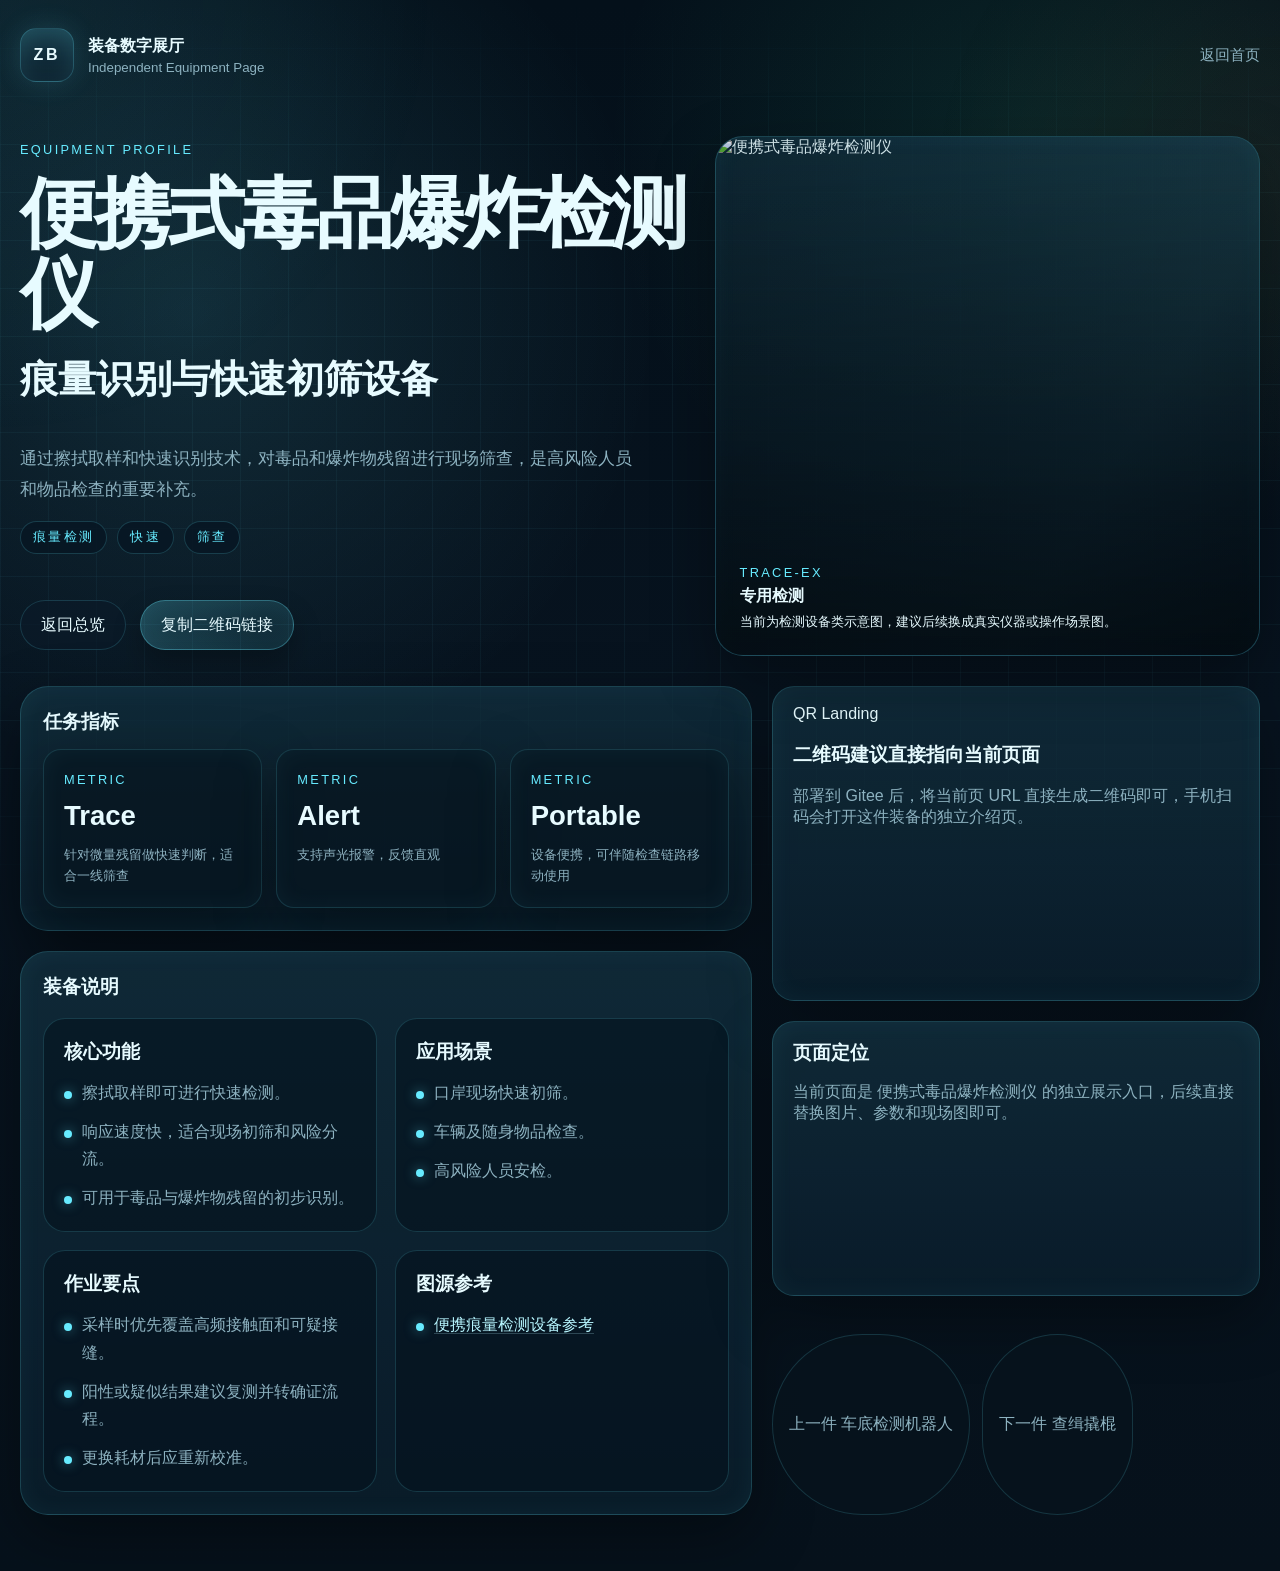
==== equip/bianxieshi-dupin-baozha-jianceyi/index.html @ 57be3cd7 "init equipment site" ====
﻿<!DOCTYPE html>
<html lang="zh-CN">
<head>
    <meta charset="UTF-8">
    <meta name="viewport" content="width=device-width, initial-scale=1.0">
    <title>便携式毒品爆炸检测仪 - 装备数字展厅</title>
    <link rel="stylesheet" href="../../style.css">
</head>
<body data-page="detail" data-equipment-id="bianxieshi-dupin-baozha-jianceyi">
    <div class="site-shell">
        <div class="hud-grid"></div>
        <div class="hud-beam beam-a"></div>
        <div class="hud-beam beam-b"></div>

        <header class="topbar">
            <a class="brand" href="../../index.html">
                <span class="brand-mark">ZB</span>
                <span class="brand-text">
                    <strong>装备数字展厅</strong>
                    <small>Independent Equipment Page</small>
                </span>
            </a>
            <nav class="topnav">
                <a href="../../index.html">返回首页</a>
            </nav>
        </header>

        <main class="detail-main">
            <section class="detail-hero">
                <div class="detail-meta">
                    <span>Equipment Profile</span>
                    <h1 class="detail-title" id="detail-title"></h1>
                    <h2 class="section-title" id="detail-subtitle"></h2>
                    <p class="detail-summary" id="detail-summary"></p>
                    <div class="detail-chip-row" id="detail-tags"></div>
                    <div class="page-actions">
                        <a class="button button-secondary" href="../../index.html">返回总览</a>
                        <button class="button button-primary" id="copy-link" data-link="">复制二维码链接</button>
                    </div>
                </div>
                <div class="detail-image">
                    <img id="detail-image" src="" alt="">
                    <div class="detail-overlay">
                        <span class="small-label" id="detail-model"></span>
                        <strong id="detail-status"></strong>
                        <small id="detail-image-hint"></small>
                    </div>
                </div>
            </section>

            <section class="detail-grid">
                <div class="panel-stack">
                    <article class="surface-panel">
                        <h2>任务指标</h2>
                        <div class="metric-list" id="detail-metrics"></div>
                    </article>
                    <article class="surface-panel">
                        <h2>装备说明</h2>
                        <div class="content-columns">
                            <div class="list-block">
                                <h3>核心功能</h3>
                                <ul id="detail-features"></ul>
                            </div>
                            <div class="list-block">
                                <h3>应用场景</h3>
                                <ul id="detail-scenes"></ul>
                            </div>
                        </div>
                        <div class="content-columns">
                            <div class="list-block">
                                <h3>作业要点</h3>
                                <ul id="detail-notes"></ul>
                            </div>
                            <div class="list-block">
                                <h3>图源参考</h3>
                                <ul class="reference-list" id="detail-references"></ul>
                            </div>
                        </div>
                    </article>
                </div>

                <div class="panel-stack">
                    <article class="qr-box">
                        <span>QR Landing</span>
                        <h3>二维码建议直接指向当前页面</h3>
                        <p>部署到 Gitee 后，将当前页 URL 直接生成二维码即可，手机扫码会打开这件装备的独立介绍页。</p>
                    </article>
                    <article class="info-card">
                        <h3>页面定位</h3>
                        <p>当前页面是 便携式毒品爆炸检测仪 的独立展示入口，后续直接替换图片、参数和现场图即可。</p>
                    </article>
                    <div class="page-nav">
                        <a id="previous-equipment" href="#"></a>
                        <a id="next-equipment" href="#"></a>
                    </div>
                </div>
            </section>
        </main>
    </div>

    <script src="../../script.js"></script>
</body>
</html>
---- style.css ----
:root {
    color-scheme: dark;
    --bg: #06111b;
    --bg-soft: #0c1a27;
    --panel: rgba(8, 26, 40, 0.78);
    --panel-strong: rgba(9, 33, 50, 0.96);
    --panel-border: rgba(103, 235, 255, 0.18);
    --text: #e7fbff;
    --muted: #8db2c0;
    --line: rgba(103, 235, 255, 0.16);
    --accent: #67ebff;
    --accent-2: #3ddc97;
    --accent-3: #ffb347;
    --shadow: 0 22px 60px rgba(0, 0, 0, 0.35);
    --radius-xl: 28px;
    --radius-lg: 22px;
    --radius-md: 18px;
    --container: 1240px;
}

* {
    box-sizing: border-box;
}

html {
    scroll-behavior: smooth;
}

body {
    margin: 0;
    min-height: 100vh;
    font-family: "Segoe UI", "Microsoft YaHei", sans-serif;
    color: var(--text);
    background:
        radial-gradient(circle at 15% 20%, rgba(103, 235, 255, 0.12), transparent 28%),
        radial-gradient(circle at 80% 10%, rgba(61, 220, 151, 0.1), transparent 24%),
        linear-gradient(180deg, #04101a 0%, #07131f 45%, #06111b 100%);
}

a {
    color: inherit;
    text-decoration: none;
}

img {
    display: block;
    max-width: 100%;
}

button {
    font: inherit;
    border: 0;
}

.site-shell {
    position: relative;
    overflow: hidden;
}

.hud-grid,
.hud-beam {
    pointer-events: none;
    position: fixed;
    inset: 0;
    z-index: 0;
}

.hud-grid {
    background-image:
        linear-gradient(rgba(103, 235, 255, 0.05) 1px, transparent 1px),
        linear-gradient(90deg, rgba(103, 235, 255, 0.05) 1px, transparent 1px);
    background-size: 48px 48px;
    mask-image: linear-gradient(180deg, transparent, rgba(0, 0, 0, 0.9) 18%, rgba(0, 0, 0, 0.9) 84%, transparent);
}

.hud-beam {
    opacity: 0.35;
}

.beam-a {
    background: radial-gradient(circle at 0% 0%, rgba(103, 235, 255, 0.22), transparent 28%);
}

.beam-b {
    background: radial-gradient(circle at 100% 20%, rgba(255, 179, 71, 0.16), transparent 24%);
}

.topbar,
main,
.site-footer {
    position: relative;
    z-index: 1;
    width: min(calc(100% - 40px), var(--container));
    margin: 0 auto;
}

.topbar {
    display: flex;
    align-items: center;
    justify-content: space-between;
    gap: 20px;
    padding: 28px 0 18px;
}

.brand {
    display: inline-flex;
    align-items: center;
    gap: 14px;
}

.brand-mark {
    display: grid;
    place-items: center;
    width: 54px;
    height: 54px;
    border-radius: 16px;
    border: 1px solid rgba(103, 235, 255, 0.25);
    background:
        linear-gradient(180deg, rgba(103, 235, 255, 0.18), rgba(103, 235, 255, 0.02)),
        rgba(8, 24, 37, 0.9);
    box-shadow: inset 0 0 24px rgba(103, 235, 255, 0.12), 0 0 28px rgba(103, 235, 255, 0.14);
    font-weight: 700;
    letter-spacing: 0.18em;
}

.brand-text {
    display: grid;
    gap: 3px;
}

.brand-text strong {
    font-size: 1rem;
    font-weight: 700;
}

.brand-text small,
.topnav a,
.section-note,
.metric-label,
.info-card p,
.list-block li,
.qr-box p,
.page-nav a,
.topnav small {
    color: var(--muted);
}

.topnav {
    display: flex;
    align-items: center;
    gap: 18px;
}

.topnav a {
    position: relative;
    font-size: 0.95rem;
}

.topnav a::after {
    content: "";
    position: absolute;
    left: 0;
    bottom: -6px;
    width: 100%;
    height: 1px;
    background: linear-gradient(90deg, transparent, var(--accent), transparent);
    transform: scaleX(0);
    transform-origin: center;
    transition: transform 0.25s ease;
}

.topnav a:hover::after {
    transform: scaleX(1);
}

.hero,
.detail-hero {
    display: grid;
    grid-template-columns: minmax(0, 1.1fr) minmax(320px, 0.9fr);
    gap: 28px;
    align-items: center;
}

.hero {
    min-height: calc(100vh - 110px);
    padding: 24px 0 28px;
}

.section-kicker {
    margin: 0 0 10px;
    font-size: 0.82rem;
    letter-spacing: 0.32em;
    color: var(--accent);
}

.hero h1,
.detail-title {
    margin: 0;
    line-height: 1.05;
    font-size: clamp(2.8rem, 6vw, 5.8rem);
    letter-spacing: -0.04em;
}

.hero-text,
.detail-summary {
    width: min(92%, 760px);
    margin: 22px 0 0;
    font-size: 1.08rem;
    line-height: 1.8;
    color: var(--muted);
}

.hero-actions,
.page-actions {
    display: flex;
    flex-wrap: wrap;
    gap: 14px;
    margin-top: 30px;
}

.button {
    display: inline-flex;
    align-items: center;
    justify-content: center;
    min-height: 50px;
    padding: 0 20px;
    border-radius: 999px;
    border: 1px solid transparent;
    cursor: pointer;
    transition: transform 0.22s ease, box-shadow 0.22s ease, border-color 0.22s ease;
}

.button:hover {
    transform: translateY(-2px);
}

.button-primary {
    background: linear-gradient(135deg, rgba(103, 235, 255, 0.2), rgba(103, 235, 255, 0.06));
    border-color: rgba(103, 235, 255, 0.34);
    box-shadow: inset 0 0 28px rgba(103, 235, 255, 0.08), 0 14px 28px rgba(0, 0, 0, 0.28);
    color: var(--text);
}

.button-secondary {
    background: rgba(10, 26, 40, 0.7);
    border-color: rgba(103, 235, 255, 0.16);
}

.hero-points,
.metric-list,
.list-block ul,
.reference-list {
    list-style: none;
    margin: 0;
    padding: 0;
}

.hero-points {
    display: grid;
    gap: 10px;
    margin-top: 26px;
}

.hero-points li,
.list-block li,
.reference-list li {
    position: relative;
    padding-left: 18px;
}

.hero-points li::before,
.list-block li::before,
.reference-list li::before {
    content: "";
    position: absolute;
    left: 0;
    top: 0.75em;
    width: 8px;
    height: 8px;
    border-radius: 50%;
    background: var(--accent);
    box-shadow: 0 0 12px rgba(103, 235, 255, 0.5);
}

.hero-visual {
    display: grid;
    gap: 18px;
    justify-items: end;
}

.hero-radar,
.hero-panel,
.detail-image,
.surface-panel,
.equipment-card,
.metric-card,
.qr-box,
.info-card {
    border: 1px solid var(--panel-border);
    background:
        linear-gradient(180deg, rgba(103, 235, 255, 0.08), rgba(103, 235, 255, 0.02)),
        var(--panel);
    box-shadow: var(--shadow), inset 0 0 24px rgba(103, 235, 255, 0.05);
}

.hero-radar {
    position: relative;
    width: min(100%, 420px);
    aspect-ratio: 1;
    border-radius: 50%;
    overflow: hidden;
}

.radar-ring,
.radar-core,
.radar-sweep {
    position: absolute;
    inset: 50%;
    transform: translate(-50%, -50%);
    border-radius: 50%;
}

.radar-ring {
    border: 1px solid rgba(103, 235, 255, 0.16);
}

.ring-1 { width: 38%; height: 38%; }
.ring-2 { width: 64%; height: 64%; }
.ring-3 { width: 88%; height: 88%; }

.radar-core {
    width: 10px;
    height: 10px;
    background: var(--accent);
    box-shadow: 0 0 20px var(--accent);
}

.radar-sweep {
    width: 100%;
    height: 100%;
    background: conic-gradient(from 0deg, transparent 0deg 295deg, rgba(103, 235, 255, 0.28) 345deg, transparent 360deg);
    animation: spin 6s linear infinite;
}

.hero-panel,
.surface-panel,
.info-card,
.qr-box {
    border-radius: var(--radius-lg);
    padding: 18px 20px;
}

.hero-panel {
    width: min(100%, 360px);
    display: grid;
    gap: 5px;
}

.hero-panel span,
.metric-card span,
.detail-meta span,
.small-label {
    color: var(--accent);
    font-size: 0.8rem;
    letter-spacing: 0.18em;
    text-transform: uppercase;
}

.hero-panel strong,
.metric-card strong {
    font-size: 1.2rem;
}

.overview-strip {
    display: grid;
    grid-template-columns: repeat(3, minmax(0, 1fr));
    gap: 16px;
    margin: 8px 0 32px;
}

.overview-strip article,
.metric-card {
    border-radius: var(--radius-md);
    padding: 20px;
    border: 1px solid var(--line);
    background: rgba(7, 21, 33, 0.72);
}

.overview-strip span {
    display: block;
    margin-bottom: 8px;
    font-size: 1.7rem;
    font-weight: 700;
    color: var(--accent);
}

.section-head {
    display: flex;
    align-items: end;
    justify-content: space-between;
    gap: 24px;
    padding: 18px 0 20px;
}

.section-head h2,
.section-title {
    margin: 4px 0 0;
    font-size: clamp(1.8rem, 3vw, 2.7rem);
}

.equipment-grid {
    display: grid;
    grid-template-columns: repeat(auto-fit, minmax(260px, 1fr));
    gap: 18px;
    padding-bottom: 42px;
}

.equipment-card {
    position: relative;
    overflow: hidden;
    border-radius: 26px;
    min-height: 390px;
    display: flex;
    align-items: end;
    padding: 0;
    transform: translateY(18px);
    opacity: 0;
    animation: fade-up 0.7s ease forwards;
    animation-delay: var(--delay, 0s);
}

.equipment-card::after,
.detail-image::after {
    content: "";
    position: absolute;
    inset: 0;
    background:
        linear-gradient(180deg, rgba(2, 7, 12, 0.1), rgba(2, 7, 12, 0.78)),
        linear-gradient(120deg, transparent 0%, rgba(103, 235, 255, 0.08) 70%, transparent 100%);
}

.equipment-card:hover {
    transform: translateY(0);
    box-shadow: 0 24px 54px rgba(0, 0, 0, 0.42), inset 0 0 24px rgba(103, 235, 255, 0.08);
}

.equipment-card img {
    position: absolute;
    inset: 0;
    width: 100%;
    height: 100%;
    object-fit: cover;
    transition: transform 0.5s ease;
}

.equipment-card:hover img,
.detail-image:hover img {
    transform: scale(1.05);
}

.equipment-card-body {
    position: relative;
    z-index: 1;
    width: 100%;
    padding: 24px;
}

.equipment-card h3 {
    margin: 0;
    font-size: 1.42rem;
}

.equipment-card p {
    margin: 12px 0 18px;
    color: rgba(231, 251, 255, 0.82);
    line-height: 1.7;
}

.tag-row {
    display: flex;
    flex-wrap: wrap;
    gap: 8px;
    margin-bottom: 18px;
}

.tag-row span {
    display: inline-flex;
    padding: 6px 11px;
    border-radius: 999px;
    border: 1px solid rgba(103, 235, 255, 0.2);
    background: rgba(4, 14, 24, 0.64);
    color: var(--accent);
    font-size: 0.8rem;
}

.card-footer {
    display: flex;
    align-items: center;
    justify-content: space-between;
    color: var(--accent-3);
    font-weight: 600;
}

.detail-main {
    padding: 18px 0 56px;
}

.detail-hero {
    padding: 18px 0 30px;
}

.detail-meta {
    display: grid;
    gap: 16px;
}

.detail-chip-row {
    display: flex;
    flex-wrap: wrap;
    gap: 10px;
}

.detail-chip {
    display: inline-flex;
    padding: 7px 12px;
    border-radius: 999px;
    background: rgba(7, 23, 35, 0.86);
    border: 1px solid rgba(103, 235, 255, 0.18);
    color: var(--accent);
}

.detail-image {
    position: relative;
    min-height: 520px;
    border-radius: var(--radius-xl);
    overflow: hidden;
}

.detail-image img {
    position: absolute;
    inset: 0;
    width: 100%;
    height: 100%;
    object-fit: cover;
}

.detail-overlay {
    position: absolute;
    left: 24px;
    right: 24px;
    bottom: 24px;
    z-index: 1;
    display: grid;
    gap: 6px;
}

.detail-grid {
    display: grid;
    grid-template-columns: 1.2fr 0.8fr;
    gap: 20px;
}

.surface-panel {
    border-radius: var(--radius-xl);
    padding: 22px;
}

.panel-stack {
    display: grid;
    gap: 20px;
}

.metric-list {
    display: grid;
    grid-template-columns: repeat(3, minmax(0, 1fr));
    gap: 14px;
}

.metric-card {
    min-height: 132px;
}

.metric-card strong {
    display: block;
    margin-top: 12px;
    font-size: 1.72rem;
}

.metric-label {
    display: block;
    margin-top: 12px;
    line-height: 1.6;
}

.content-columns {
    display: grid;
    grid-template-columns: repeat(2, minmax(0, 1fr));
    gap: 18px;
    margin-top: 18px;
}

.list-block {
    padding: 20px;
    border-radius: var(--radius-lg);
    border: 1px solid var(--line);
    background: rgba(4, 18, 29, 0.54);
}

.list-block h3,
.info-card h3,
.surface-panel h2,
.surface-panel h3 {
    margin: 0 0 14px;
    font-size: 1.16rem;
}

.list-block ul {
    display: grid;
    gap: 12px;
}

.list-block li {
    line-height: 1.7;
}

.reference-list {
    display: grid;
    gap: 10px;
}

.reference-list a {
    color: #b7f6ff;
    border-bottom: 1px solid rgba(183, 246, 255, 0.22);
}

.page-nav {
    display: flex;
    flex-wrap: wrap;
    gap: 12px;
    margin-top: 18px;
}

.page-nav a {
    display: inline-flex;
    align-items: center;
    gap: 8px;
    min-height: 44px;
    padding: 0 16px;
    border-radius: 999px;
    border: 1px solid rgba(103, 235, 255, 0.16);
    background: rgba(7, 19, 29, 0.74);
}

.site-footer {
    padding: 18px 0 34px;
}

.site-footer p {
    margin: 0;
    color: var(--muted);
}

@keyframes spin {
    from { transform: translate(-50%, -50%) rotate(0deg); }
    to { transform: translate(-50%, -50%) rotate(360deg); }
}

@keyframes fade-up {
    from {
        opacity: 0;
        transform: translateY(18px);
    }
    to {
        opacity: 1;
        transform: translateY(0);
    }
}

@media (max-width: 1100px) {
    .hero,
    .detail-hero,
    .detail-grid {
        grid-template-columns: 1fr;
    }

    .hero-visual {
        justify-items: start;
    }

    .content-columns {
        grid-template-columns: 1fr;
    }
}

@media (max-width: 780px) {
    .topbar,
    .section-head {
        flex-direction: column;
        align-items: flex-start;
    }

    .topnav {
        flex-wrap: wrap;
    }

    .overview-strip,
    .metric-list {
        grid-template-columns: 1fr;
    }

    .detail-image {
        min-height: 360px;
    }
}

@media (max-width: 560px) {
    .topbar,
    main,
    .site-footer {
        width: min(calc(100% - 24px), var(--container));
    }

    .hero h1,
    .detail-title {
        font-size: 2.3rem;
    }

    .hero {
        min-height: auto;
        padding-top: 8px;
    }

    .equipment-card {
        min-height: 340px;
    }
}

@media (prefers-reduced-motion: reduce) {
    *,
    *::before,
    *::after {
        animation: none !important;
        transition: none !important;
        scroll-behavior: auto !important;
    }
}
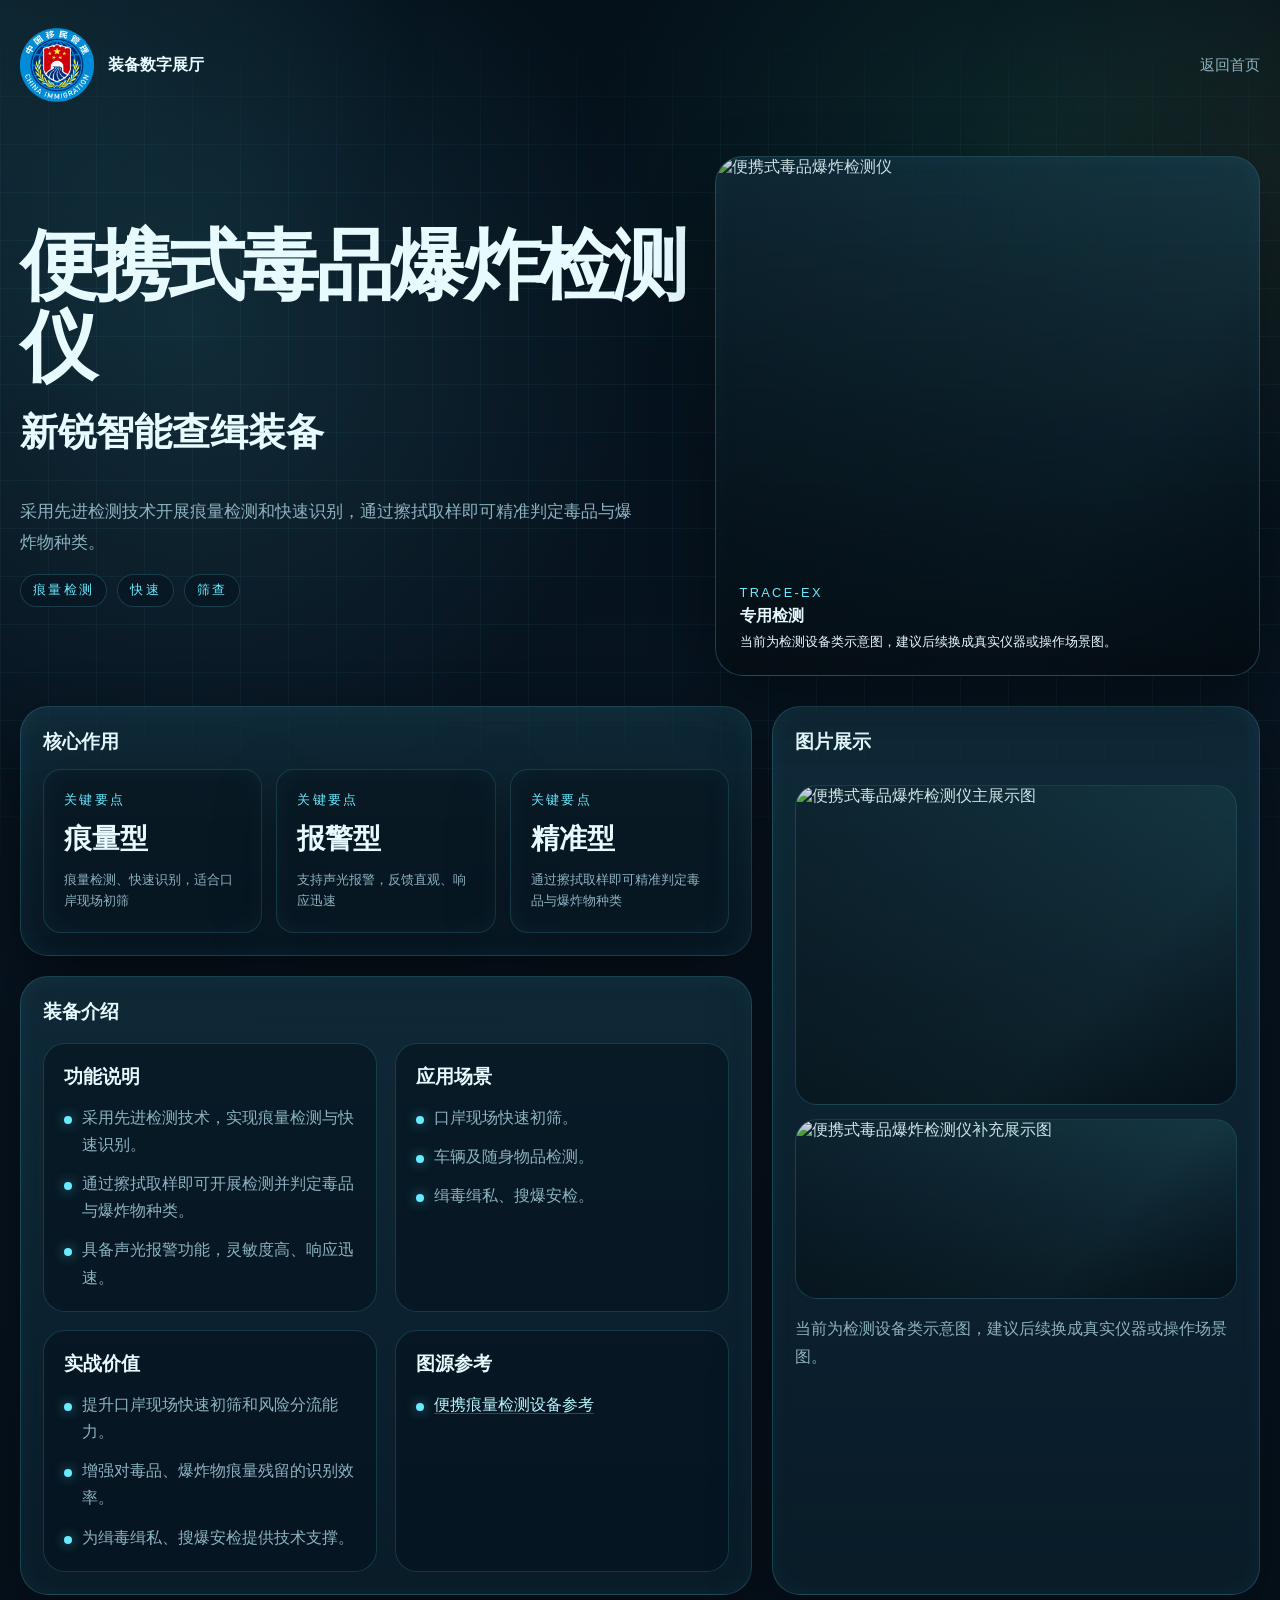
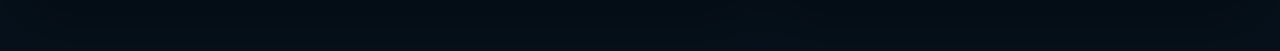
==== commit 19149ef6: "refine exhibition pages and local assets" ====
--- a/equip/bianxieshi-dupin-baozha-jianceyi/index.html
+++ b/equip/bianxieshi-dupin-baozha-jianceyi/index.html
@@ -14,10 +14,10 @@
 
         <header class="topbar">
             <a class="brand" href="../../index.html">
-                <span class="brand-mark">ZB</span>
+                <img class="brand-logo" src="../../image/图标.png" alt="国家移民管理局标识">
                 <span class="brand-text">
                     <strong>装备数字展厅</strong>
-                    <small>Independent Equipment Page</small>
+                    
                 </span>
             </a>
             <nav class="topnav">
@@ -28,16 +28,12 @@
         <main class="detail-main">
             <section class="detail-hero">
                 <div class="detail-meta">
-                    <span>Equipment Profile</span>
+                    
                     <h1 class="detail-title" id="detail-title"></h1>
                     <h2 class="section-title" id="detail-subtitle"></h2>
                     <p class="detail-summary" id="detail-summary"></p>
                     <div class="detail-chip-row" id="detail-tags"></div>
-                    <div class="page-actions">
-                        <a class="button button-secondary" href="../../index.html">返回总览</a>
-                        <button class="button button-primary" id="copy-link" data-link="">复制二维码链接</button>
                     </div>
-                </div>
                 <div class="detail-image">
                     <img id="detail-image" src="" alt="">
                     <div class="detail-overlay">
@@ -51,14 +47,14 @@
             <section class="detail-grid">
                 <div class="panel-stack">
                     <article class="surface-panel">
-                        <h2>任务指标</h2>
+                        <h2>核心作用</h2>
                         <div class="metric-list" id="detail-metrics"></div>
                     </article>
                     <article class="surface-panel">
-                        <h2>装备说明</h2>
+                        <h2>装备介绍</h2>
                         <div class="content-columns">
                             <div class="list-block">
-                                <h3>核心功能</h3>
+                                <h3>功能说明</h3>
                                 <ul id="detail-features"></ul>
                             </div>
                             <div class="list-block">
@@ -68,7 +64,7 @@
                         </div>
                         <div class="content-columns">
                             <div class="list-block">
-                                <h3>作业要点</h3>
+                                <h3>实战价值</h3>
                                 <ul id="detail-notes"></ul>
                             </div>
                             <div class="list-block">
@@ -79,20 +75,19 @@
                     </article>
                 </div>
 
-                <div class="panel-stack">
-                    <article class="qr-box">
-                        <span>QR Landing</span>
-                        <h3>二维码建议直接指向当前页面</h3>
-                        <p>部署到 Gitee 后，将当前页 URL 直接生成二维码即可，手机扫码会打开这件装备的独立介绍页。</p>
+                                <div class="panel-stack">
+                    <article class="surface-panel image-showcase">
+                        <h2>图片展示</h2>
+                        <div class="showcase-grid">
+                            <div class="showcase-frame showcase-primary">
+                                <img id="detail-showcase-primary" src="" alt="">
+                            </div>
+                            <div class="showcase-frame showcase-secondary">
+                                <img id="detail-showcase-secondary" src="" alt="">
+                            </div>
+                        </div>
+                        <p class="showcase-caption" id="detail-showcase-caption"></p>
                     </article>
-                    <article class="info-card">
-                        <h3>页面定位</h3>
-                        <p>当前页面是 便携式毒品爆炸检测仪 的独立展示入口，后续直接替换图片、参数和现场图即可。</p>
-                    </article>
-                    <div class="page-nav">
-                        <a id="previous-equipment" href="#"></a>
-                        <a id="next-equipment" href="#"></a>
-                    </div>
                 </div>
             </section>
         </main>
@@ -101,3 +96,14 @@
     <script src="../../script.js"></script>
 </body>
 </html>
+
+
+
+
+
+
+
+
+
+
+
--- a/style.css
+++ b/style.css
@@ -123,6 +123,18 @@
     letter-spacing: 0.18em;
 }
 
+.brand-logo {
+    width: 74px;
+    height: 74px;
+    object-fit: contain;
+    object-position: center;
+    border-radius: 0;
+    border: 0;
+    box-shadow: none;
+    background: transparent;
+    flex: 0 0 auto;
+}
+
 .brand-text {
     display: grid;
     gap: 3px;
@@ -140,7 +152,6 @@
 .info-card p,
 .list-block li,
 .qr-box p,
-.page-nav a,
 .topnav small {
     color: var(--muted);
 }
@@ -342,6 +353,64 @@
     animation: spin 6s linear infinite;
 }
 
+.radar-target {
+    position: absolute;
+    z-index: 1;
+    padding: 5px 10px;
+    border-radius: 999px;
+    border: 1px solid rgba(103, 235, 255, 0.3);
+    background: rgba(5, 18, 30, 0.88);
+    color: #d8fbff;
+    font-size: 0.78rem;
+    letter-spacing: 0.08em;
+    opacity: 0;
+    transform: translateY(8px) scale(0.96);
+    box-shadow: 0 0 0 rgba(103, 235, 255, 0);
+    filter: blur(4px);
+    animation: target-ping 6s linear infinite;
+}
+
+.radar-target::before {
+    content: "";
+    position: absolute;
+    left: -28px;
+    top: 50%;
+    width: 22px;
+    height: 1px;
+    background: currentColor;
+    opacity: 0.55;
+    transform: translateY(-50%) scaleX(0.2);
+    transform-origin: right center;
+}
+
+.radar-target::after {
+    content: "";
+    position: absolute;
+    left: -34px;
+    top: 50%;
+    width: 7px;
+    height: 7px;
+    border-radius: 50%;
+    background: currentColor;
+    transform: translateY(-50%) scale(0.2);
+    opacity: 0;
+    box-shadow: 0 0 0 currentColor;
+}
+
+.risk-high {
+    color: #ffcf70;
+}
+
+.risk-mid {
+    color: #8ae7ff;
+}
+
+.target-a { top: 18%; right: 17%; animation-delay: 0.3s; }
+.target-b { top: 33%; left: 12%; animation-delay: 1.1s; }
+.target-c { top: 54%; right: 8%; animation-delay: 2.2s; }
+.target-d { bottom: 24%; left: 14%; animation-delay: 3.4s; }
+.target-e { bottom: 14%; right: 22%; animation-delay: 4.6s; }
+
 .hero-panel,
 .surface-panel,
 .info-card,
@@ -565,6 +634,59 @@
     padding: 22px;
 }
 
+.image-showcase {
+    display: grid;
+    gap: 16px;
+    align-content: start;
+}
+
+.showcase-grid {
+    display: grid;
+    grid-template-columns: 1fr;
+    gap: 14px;
+}
+
+.showcase-frame {
+    position: relative;
+    border-radius: var(--radius-lg);
+    overflow: hidden;
+    border: 1px solid var(--line);
+    background:
+        linear-gradient(180deg, rgba(103, 235, 255, 0.08), rgba(103, 235, 255, 0.02)),
+        rgba(5, 18, 29, 0.72);
+}
+
+.showcase-primary {
+    min-height: 320px;
+}
+
+.showcase-secondary {
+    min-height: 180px;
+}
+
+.showcase-frame::after {
+    content: "";
+    position: absolute;
+    inset: 0;
+    background:
+        linear-gradient(180deg, rgba(2, 7, 12, 0.08), rgba(2, 7, 12, 0.46)),
+        linear-gradient(135deg, transparent 0%, rgba(103, 235, 255, 0.1) 68%, transparent 100%);
+    pointer-events: none;
+}
+
+.showcase-frame img {
+    width: 100%;
+    height: 100%;
+    object-fit: cover;
+    display: block;
+}
+
+.showcase-caption {
+    margin: 0;
+    color: var(--muted);
+    line-height: 1.75;
+}
+
 .panel-stack {
     display: grid;
     gap: 20px;
@@ -633,24 +755,6 @@
     border-bottom: 1px solid rgba(183, 246, 255, 0.22);
 }
 
-.page-nav {
-    display: flex;
-    flex-wrap: wrap;
-    gap: 12px;
-    margin-top: 18px;
-}
-
-.page-nav a {
-    display: inline-flex;
-    align-items: center;
-    gap: 8px;
-    min-height: 44px;
-    padding: 0 16px;
-    border-radius: 999px;
-    border: 1px solid rgba(103, 235, 255, 0.16);
-    background: rgba(7, 19, 29, 0.74);
-}
-
 .site-footer {
     padding: 18px 0 34px;
 }
@@ -663,6 +767,164 @@
 @keyframes spin {
     from { transform: translate(-50%, -50%) rotate(0deg); }
     to { transform: translate(-50%, -50%) rotate(360deg); }
+}
+
+@keyframes target-ping {
+    0%,
+    100% {
+        opacity: 0;
+        transform: translateY(8px) scale(0.96);
+        filter: blur(4px);
+        box-shadow: 0 0 0 rgba(103, 235, 255, 0);
+        border-color: rgba(103, 235, 255, 0.12);
+    }
+    10% {
+        opacity: 0;
+        transform: translateY(8px) scale(0.96);
+        filter: blur(4px);
+        box-shadow: 0 0 0 rgba(103, 235, 255, 0);
+    }
+    14% {
+        opacity: 1;
+        transform: translateY(0) scale(1);
+        filter: blur(0);
+        border-color: rgba(103, 235, 255, 0.55);
+        box-shadow: 0 0 18px rgba(103, 235, 255, 0.35);
+    }
+    18% {
+        opacity: 1;
+        transform: translateY(0) scale(1);
+        filter: blur(0);
+        box-shadow: 0 0 18px rgba(103, 235, 255, 0.35);
+        border-color: rgba(103, 235, 255, 0.55);
+    }
+    24% {
+        opacity: 0.35;
+        transform: translateY(-2px) scale(0.99);
+        filter: blur(1px);
+        box-shadow: 0 0 10px rgba(103, 235, 255, 0.18);
+        border-color: rgba(103, 235, 255, 0.2);
+    }
+    30% {
+        opacity: 0;
+        transform: translateY(-4px) scale(0.97);
+        filter: blur(4px);
+        box-shadow: 0 0 0 rgba(103, 235, 255, 0);
+    }
+}
+
+.radar-target.risk-high {
+    box-shadow: 0 0 0 rgba(255, 207, 112, 0);
+}
+
+.radar-target.risk-high::before,
+.radar-target.risk-high::after {
+    color: #ffcf70;
+}
+
+.radar-target.risk-mid::before,
+.radar-target.risk-mid::after {
+    color: #8ae7ff;
+}
+
+.radar-target.risk-high {
+    animation-name: target-ping-high;
+}
+
+@keyframes target-ping-high {
+    0%,
+    100% {
+        opacity: 0;
+        transform: translateY(8px) scale(0.96);
+        filter: blur(4px);
+        box-shadow: 0 0 0 rgba(255, 207, 112, 0);
+        border-color: rgba(255, 207, 112, 0.14);
+    }
+    10% {
+        opacity: 0;
+        transform: translateY(8px) scale(0.96);
+        filter: blur(4px);
+    }
+    14%,
+    18% {
+        opacity: 1;
+        transform: translateY(0) scale(1);
+        filter: blur(0);
+        border-color: rgba(255, 207, 112, 0.62);
+        box-shadow: 0 0 20px rgba(255, 207, 112, 0.34);
+    }
+    24% {
+        opacity: 0.36;
+        transform: translateY(-2px) scale(0.99);
+        filter: blur(1px);
+        border-color: rgba(255, 207, 112, 0.24);
+        box-shadow: 0 0 10px rgba(255, 207, 112, 0.18);
+    }
+    30% {
+        opacity: 0;
+        transform: translateY(-4px) scale(0.97);
+        filter: blur(4px);
+        box-shadow: 0 0 0 rgba(255, 207, 112, 0);
+    }
+}
+
+.radar-target.risk-high::before,
+.radar-target.risk-mid::before {
+    animation: target-line 6s linear infinite;
+    animation-delay: inherit;
+}
+
+.radar-target.risk-high::after,
+.radar-target.risk-mid::after {
+    animation: target-dot 6s linear infinite;
+    animation-delay: inherit;
+}
+
+@keyframes target-line {
+    0%,
+    11%,
+    100% {
+        opacity: 0;
+        transform: translateY(-50%) scaleX(0.2);
+    }
+    15%,
+    20% {
+        opacity: 0.8;
+        transform: translateY(-50%) scaleX(1);
+    }
+    26% {
+        opacity: 0.2;
+        transform: translateY(-50%) scaleX(0.75);
+    }
+    30% {
+        opacity: 0;
+        transform: translateY(-50%) scaleX(0.2);
+    }
+}
+
+@keyframes target-dot {
+    0%,
+    11%,
+    100% {
+        opacity: 0;
+        transform: translateY(-50%) scale(0.2);
+        box-shadow: 0 0 0 currentColor;
+    }
+    15%,
+    20% {
+        opacity: 1;
+        transform: translateY(-50%) scale(1);
+        box-shadow: 0 0 12px currentColor;
+    }
+    26% {
+        opacity: 0.2;
+        transform: translateY(-50%) scale(0.8);
+        box-shadow: 0 0 0 currentColor;
+    }
+    30% {
+        opacity: 0;
+        transform: translateY(-50%) scale(0.2);
+    }
 }
 
 @keyframes fade-up {
@@ -690,6 +952,15 @@
     .content-columns {
         grid-template-columns: 1fr;
     }
+
+    .showcase-grid {
+        grid-template-columns: 1fr 1fr;
+    }
+
+    .showcase-primary,
+    .showcase-secondary {
+        min-height: 220px;
+    }
 }
 
 @media (max-width: 780px) {
@@ -710,6 +981,10 @@
 
     .detail-image {
         min-height: 360px;
+    }
+
+    .showcase-grid {
+        grid-template-columns: 1fr;
     }
 }
 
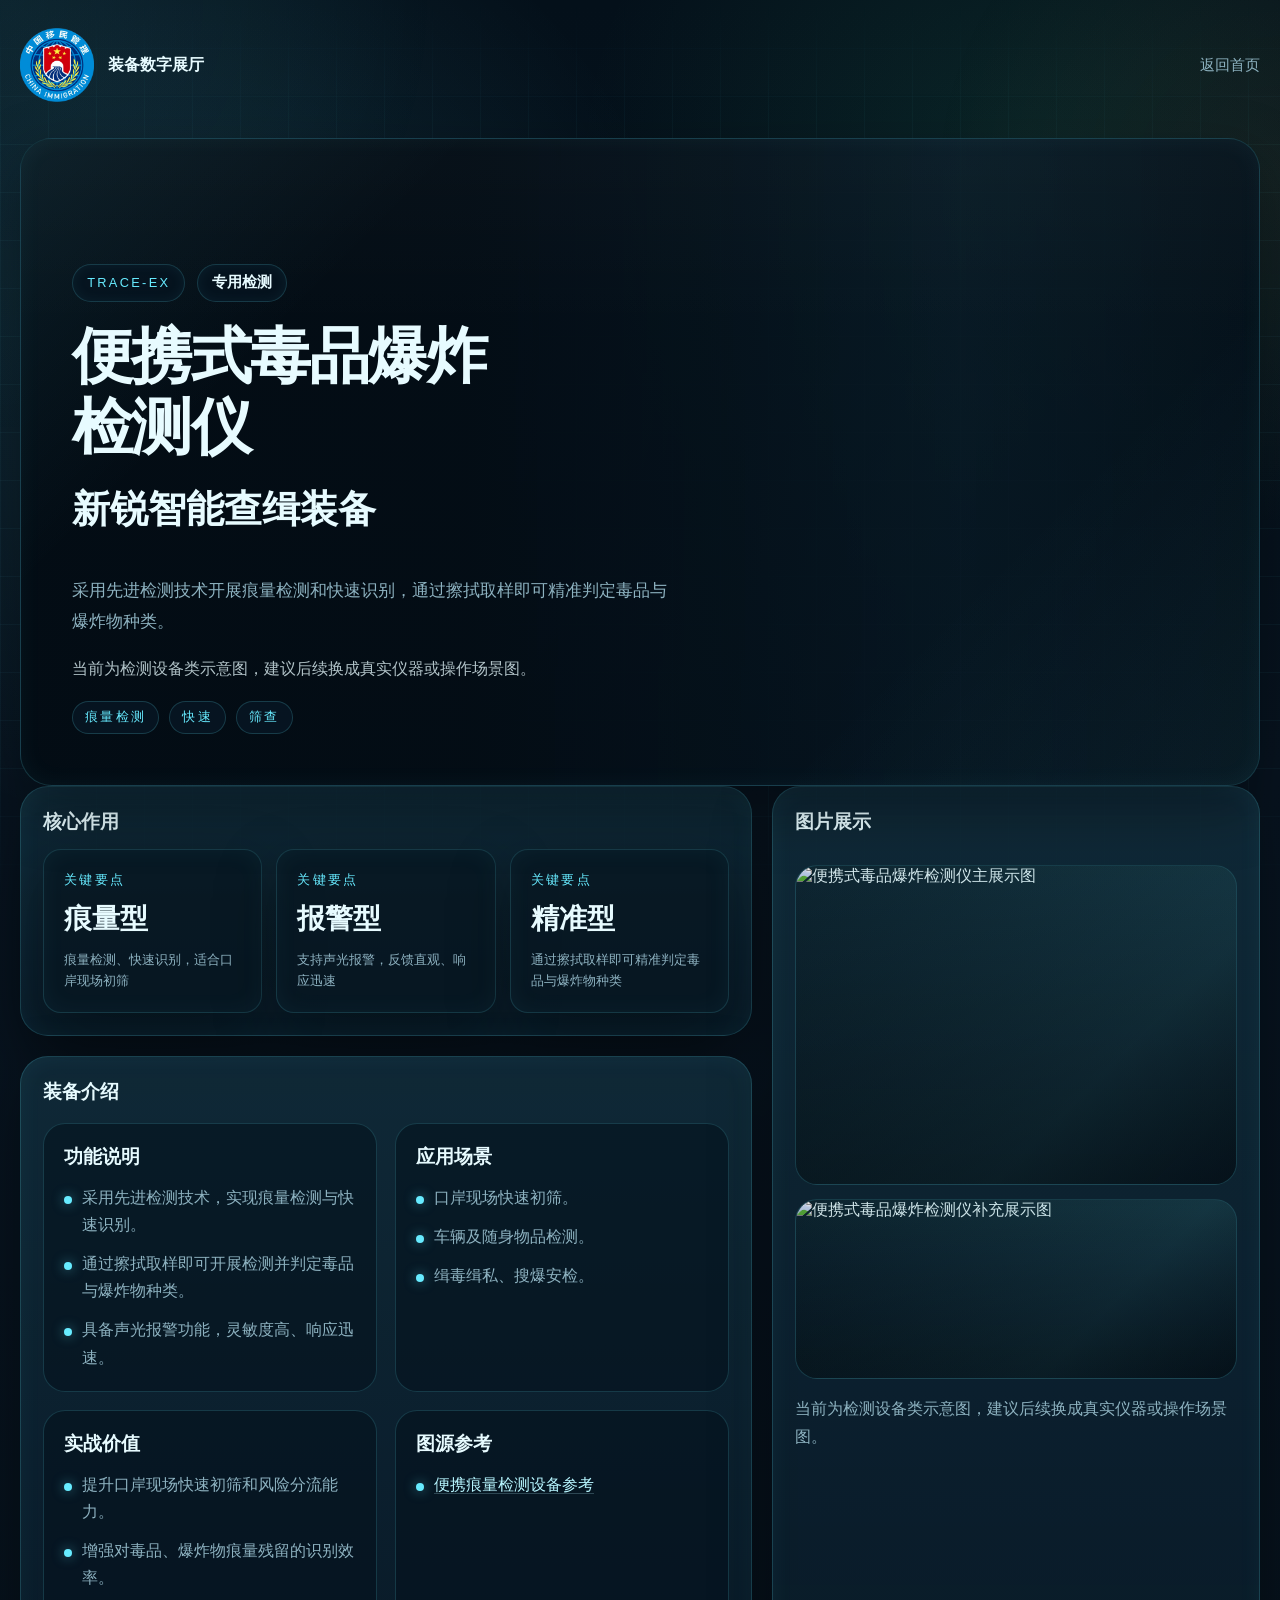
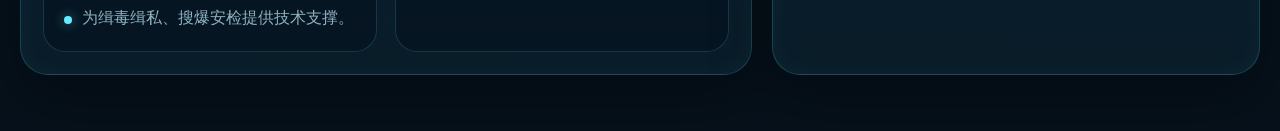
==== commit ab4a9c8e: "update equipment detail heroes and add new assets" ====
--- a/equip/bianxieshi-dupin-baozha-jianceyi/index.html
+++ b/equip/bianxieshi-dupin-baozha-jianceyi/index.html
@@ -17,7 +17,6 @@
                 <img class="brand-logo" src="../../image/图标.png" alt="国家移民管理局标识">
                 <span class="brand-text">
                     <strong>装备数字展厅</strong>
-                    
                 </span>
             </a>
             <nav class="topnav">
@@ -28,19 +27,15 @@
         <main class="detail-main">
             <section class="detail-hero">
                 <div class="detail-meta">
-                    
+                    <div class="detail-meta-bar">
+                        <span class="detail-meta-code" id="detail-model"></span>
+                        <strong class="detail-meta-status" id="detail-status"></strong>
+                    </div>
                     <h1 class="detail-title" id="detail-title"></h1>
                     <h2 class="section-title" id="detail-subtitle"></h2>
                     <p class="detail-summary" id="detail-summary"></p>
+                    <p class="detail-image-hint" id="detail-image-hint"></p>
                     <div class="detail-chip-row" id="detail-tags"></div>
-                    </div>
-                <div class="detail-image">
-                    <img id="detail-image" src="" alt="">
-                    <div class="detail-overlay">
-                        <span class="small-label" id="detail-model"></span>
-                        <strong id="detail-status"></strong>
-                        <small id="detail-image-hint"></small>
-                    </div>
                 </div>
             </section>
 
@@ -75,7 +70,7 @@
                     </article>
                 </div>
 
-                                <div class="panel-stack">
+                <div class="panel-stack">
                     <article class="surface-panel image-showcase">
                         <h2>图片展示</h2>
                         <div class="showcase-grid">
@@ -96,14 +91,3 @@
     <script src="../../script.js"></script>
 </body>
 </html>
-
-
-
-
-
-
-
-
-
-
-
--- a/style.css
+++ b/style.css
@@ -207,9 +207,10 @@
 .hero h1,
 .detail-title {
     margin: 0;
-    line-height: 1.05;
-    font-size: clamp(2.8rem, 6vw, 5.8rem);
-    letter-spacing: -0.04em;
+    line-height: 1.16;
+    font-size: clamp(2.2rem, 4.8vw, 4.6rem);
+    letter-spacing: -0.03em;
+    max-width: 13ch;
 }
 
 .hero-text,
@@ -575,12 +576,75 @@
 }
 
 .detail-hero {
-    padding: 18px 0 30px;
+    position: relative;
+    min-height: clamp(520px, 72vh, 760px);
+    padding: clamp(30px, 4vw, 56px);
+    grid-template-columns: 1fr;
+    gap: 0;
+    align-items: end;
+    overflow: hidden;
+    border-radius: calc(var(--radius-xl) + 4px);
+    border: 1px solid var(--panel-border);
+    background:
+        linear-gradient(90deg, rgba(3, 12, 20, 0.98) 0%, rgba(3, 12, 20, 0.94) 36%, rgba(3, 12, 20, 0.7) 58%, rgba(3, 12, 20, 0.42) 76%, rgba(3, 12, 20, 0.74) 100%),
+        linear-gradient(180deg, rgba(103, 235, 255, 0.06), rgba(103, 235, 255, 0.02)),
+        var(--panel);
+    box-shadow: var(--shadow), inset 0 0 24px rgba(103, 235, 255, 0.05);
+}
+
+.detail-hero.has-art {
+    background-repeat: no-repeat, no-repeat, no-repeat, no-repeat;
+    background-position: left top, left top, right 28px center, left top;
+    background-size: auto, auto, 46% auto, auto;
+}
+
+.detail-hero::after {
+    content: "";
+    position: absolute;
+    inset: 0;
+    background:
+        linear-gradient(135deg, rgba(103, 235, 255, 0.08), transparent 24%, transparent 74%, rgba(103, 235, 255, 0.05)),
+        linear-gradient(180deg, rgba(255, 255, 255, 0.02), transparent 30%);
+    pointer-events: none;
 }
 
 .detail-meta {
-    display: grid;
-    gap: 16px;
+    position: relative;
+    z-index: 1;
+    display: grid;
+    gap: 18px;
+    width: min(58%, 760px);
+}
+
+.detail-meta-bar {
+    display: flex;
+    align-items: center;
+    flex-wrap: wrap;
+    gap: 12px;
+}
+
+.detail-meta-code,
+.detail-meta-status {
+    display: inline-flex;
+    align-items: center;
+    min-height: 38px;
+    padding: 0 14px;
+    border-radius: 999px;
+    border: 1px solid rgba(103, 235, 255, 0.18);
+    background: rgba(6, 20, 32, 0.72);
+    box-shadow: inset 0 0 14px rgba(103, 235, 255, 0.06);
+}
+
+.detail-meta-code {
+    color: var(--accent);
+    font-size: 0.84rem;
+    letter-spacing: 0.18em;
+}
+
+.detail-meta-status {
+    color: var(--text);
+    font-size: 0.96rem;
+    font-weight: 600;
 }
 
 .detail-chip-row {
@@ -598,29 +662,15 @@
     color: var(--accent);
 }
 
+.detail-image-hint {
+    margin: 0;
+    width: min(72%, 620px);
+    color: rgba(231, 251, 255, 0.76);
+    line-height: 1.72;
+}
+
 .detail-image {
-    position: relative;
-    min-height: 520px;
-    border-radius: var(--radius-xl);
-    overflow: hidden;
-}
-
-.detail-image img {
-    position: absolute;
-    inset: 0;
-    width: 100%;
-    height: 100%;
-    object-fit: cover;
-}
-
-.detail-overlay {
-    position: absolute;
-    left: 24px;
-    right: 24px;
-    bottom: 24px;
-    z-index: 1;
-    display: grid;
-    gap: 6px;
+    display: none;
 }
 
 .detail-grid {
@@ -940,9 +990,16 @@
 
 @media (max-width: 1100px) {
     .hero,
-    .detail-hero,
     .detail-grid {
         grid-template-columns: 1fr;
+    }
+
+    .detail-meta {
+        width: min(68%, 760px);
+    }
+
+    .detail-hero.has-art {
+        background-size: auto, auto, 52% auto, auto;
     }
 
     .hero-visual {
@@ -979,8 +1036,20 @@
         grid-template-columns: 1fr;
     }
 
-    .detail-image {
-        min-height: 360px;
+    .detail-hero {
+        min-height: 560px;
+        padding: 26px 22px 28px;
+        align-items: start;
+    }
+
+    .detail-hero.has-art {
+        background-position: left top, left top, center top 26px, left top;
+        background-size: auto, auto, min(calc(100% - 44px), 420px) auto, auto;
+    }
+
+    .detail-meta,
+    .detail-image-hint {
+        width: 100%;
     }
 
     .showcase-grid {
@@ -1007,6 +1076,10 @@
 
     .equipment-card {
         min-height: 340px;
+    }
+
+    .detail-hero {
+        min-height: 500px;
     }
 }
 
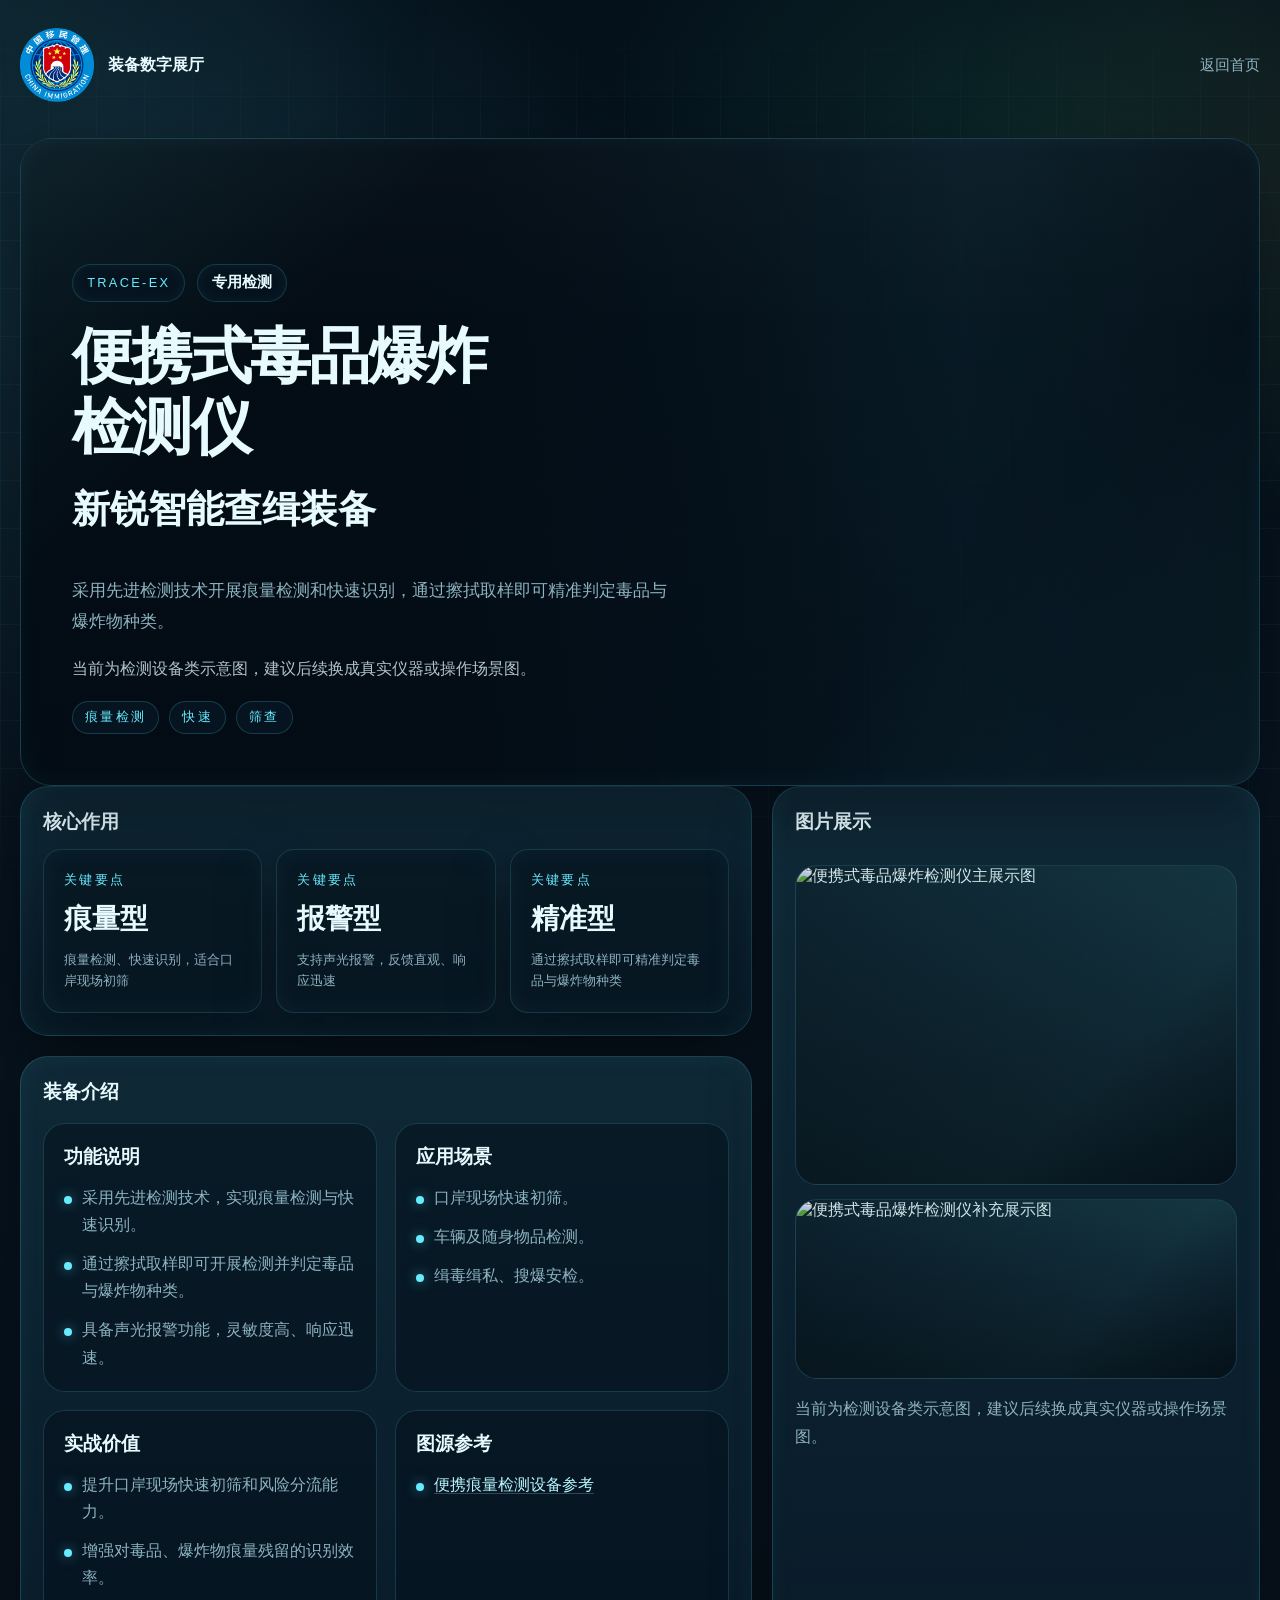
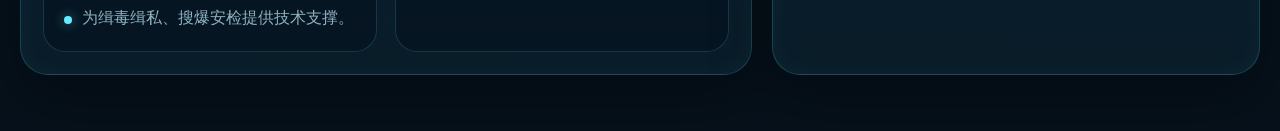
==== commit b8acad3b: "optimize image assets and update references" ====
--- a/equip/bianxieshi-dupin-baozha-jianceyi/index.html
+++ b/equip/bianxieshi-dupin-baozha-jianceyi/index.html
@@ -14,7 +14,7 @@
 
         <header class="topbar">
             <a class="brand" href="../../index.html">
-                <img class="brand-logo" src="../../image/图标.png" alt="国家移民管理局标识">
+                <img class="brand-logo" src="../../image/图标-256.png" alt="国家移民管理局标识">
                 <span class="brand-text">
                     <strong>装备数字展厅</strong>
                 </span>
@@ -91,3 +91,4 @@
     <script src="../../script.js"></script>
 </body>
 </html>
+
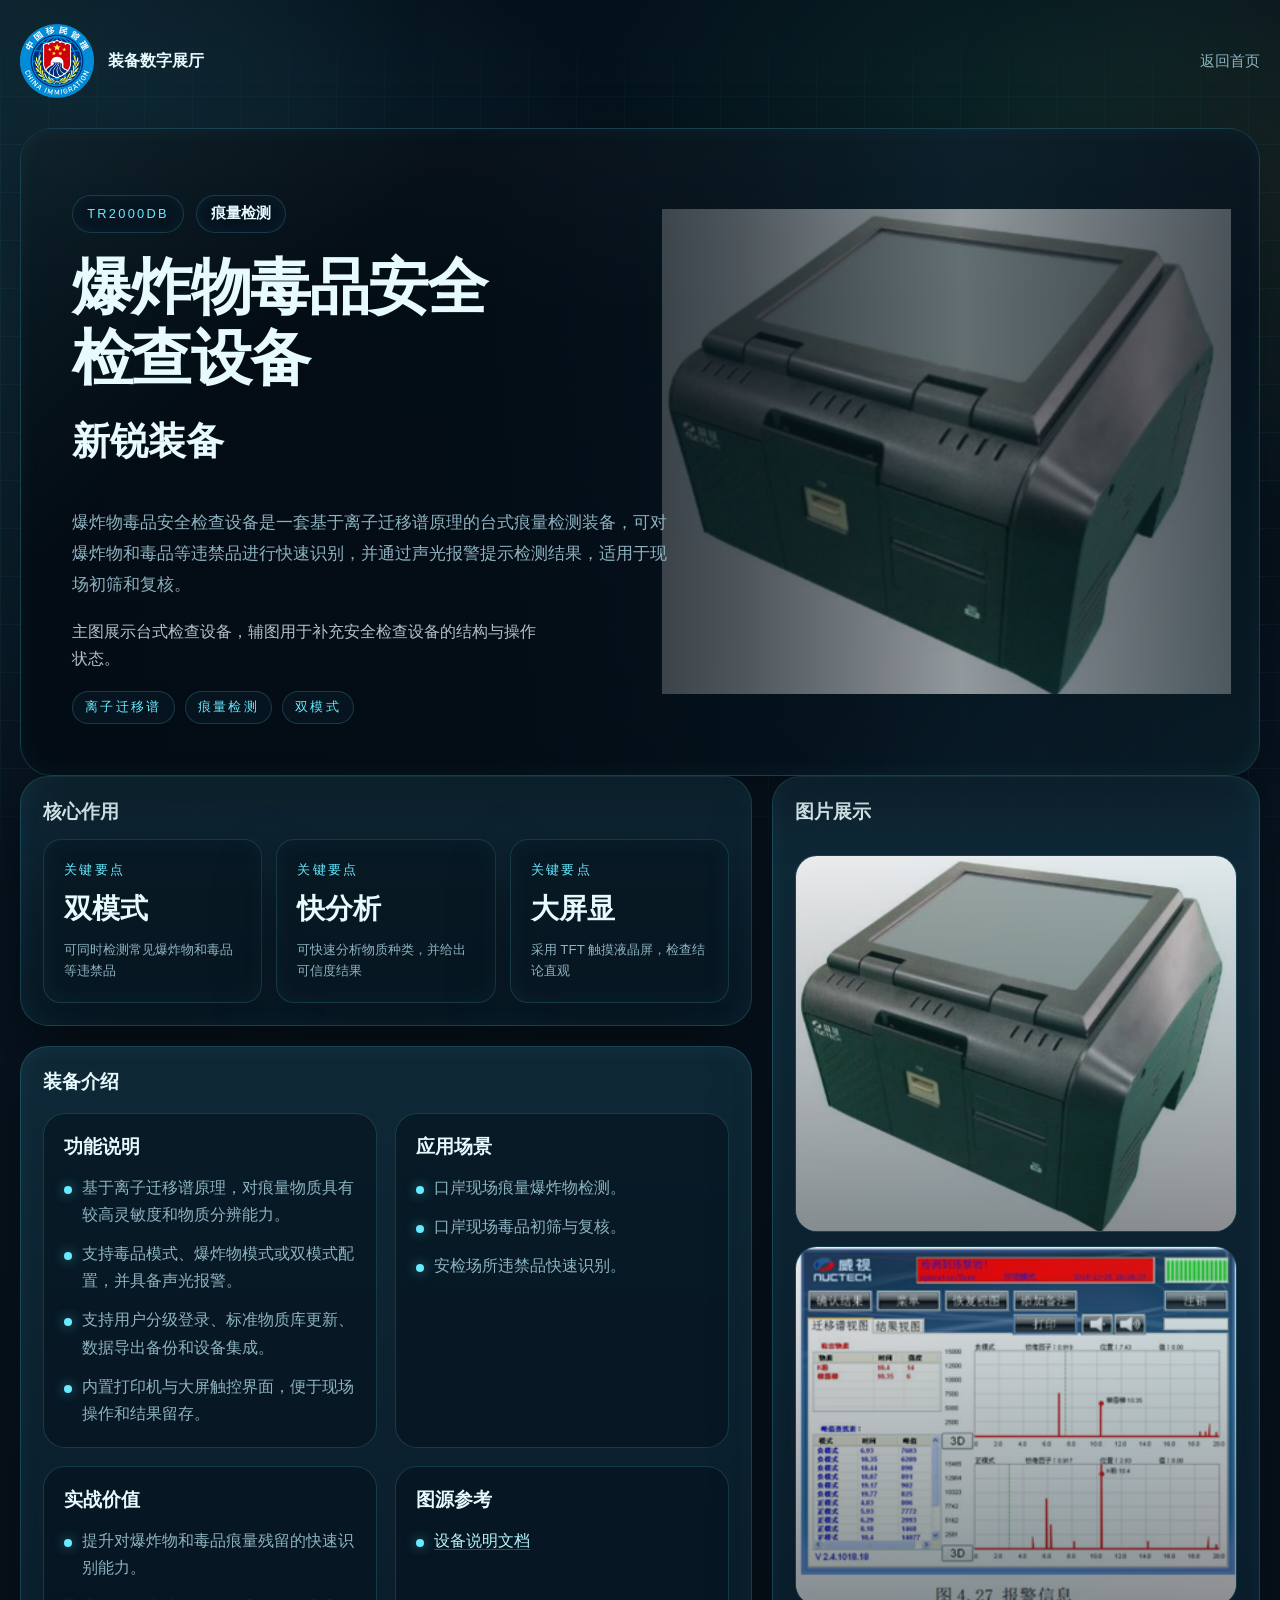
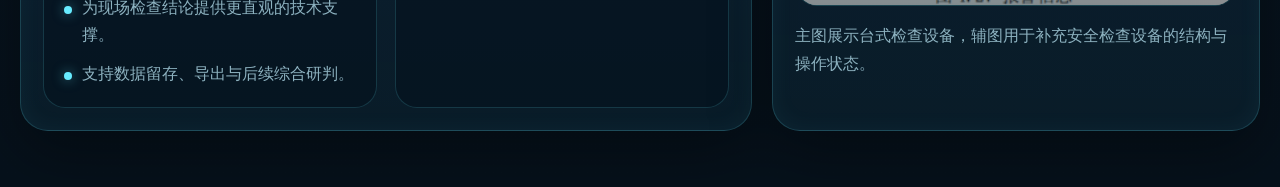
==== commit 195f10b5: "refine equipment copy and image gallery layout" ====
--- a/equip/bianxieshi-dupin-baozha-jianceyi/index.html
+++ b/equip/bianxieshi-dupin-baozha-jianceyi/index.html
@@ -3,7 +3,7 @@
 <head>
     <meta charset="UTF-8">
     <meta name="viewport" content="width=device-width, initial-scale=1.0">
-    <title>便携式毒品爆炸检测仪 - 装备数字展厅</title>
+    <title>爆炸物毒品安全检查设备 - 装备数字展厅</title>
     <link rel="stylesheet" href="../../style.css">
 </head>
 <body data-page="detail" data-equipment-id="bianxieshi-dupin-baozha-jianceyi">
--- a/style.css
+++ b/style.css
@@ -99,7 +99,7 @@
     align-items: center;
     justify-content: space-between;
     gap: 20px;
-    padding: 28px 0 18px;
+    padding: 24px 0 12px;
 }
 
 .brand {
@@ -193,8 +193,9 @@
 }
 
 .hero {
-    min-height: calc(100vh - 110px);
-    padding: 24px 0 28px;
+    min-height: calc(100vh - 160px);
+    padding: 10px 0 24px;
+    align-items: center;
 }
 
 .section-kicker {
@@ -706,12 +707,17 @@
         rgba(5, 18, 29, 0.72);
 }
 
-.showcase-primary {
+.showcase-primary,
+.showcase-secondary {
     min-height: 320px;
 }
 
-.showcase-secondary {
-    min-height: 180px;
+.showcase-grid.showcase-single {
+    grid-template-columns: 1fr;
+}
+
+.showcase-grid.showcase-single .showcase-primary {
+    min-height: 320px;
 }
 
 .showcase-frame::after {
@@ -1010,13 +1016,9 @@
         grid-template-columns: 1fr;
     }
 
-    .showcase-grid {
-        grid-template-columns: 1fr 1fr;
-    }
-
     .showcase-primary,
     .showcase-secondary {
-        min-height: 220px;
+        min-height: 320px;
     }
 }
 
@@ -1054,6 +1056,15 @@
 
     .showcase-grid {
         grid-template-columns: 1fr;
+    }
+
+    .showcase-primary,
+    .showcase-secondary {
+        min-height: 220px;
+    }
+
+    .showcase-grid.showcase-single .showcase-primary {
+        min-height: 320px;
     }
 }
 
